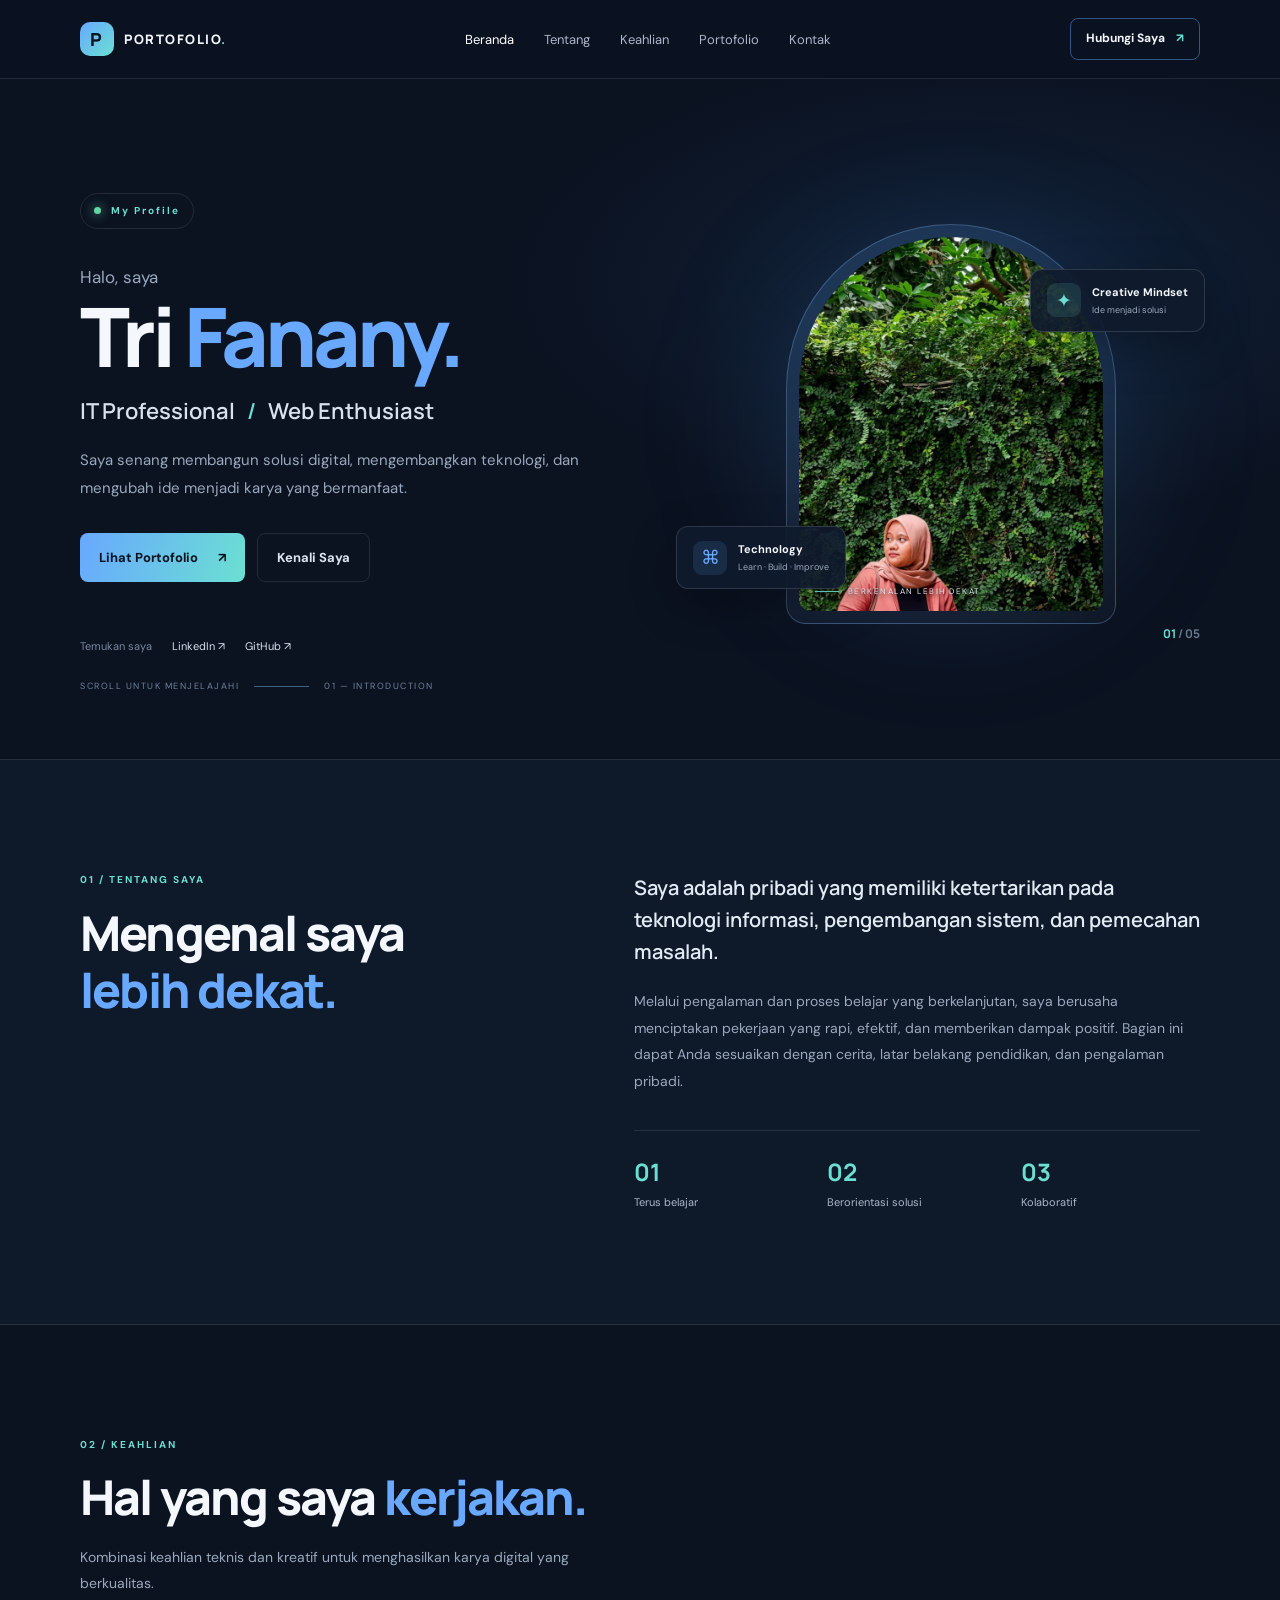
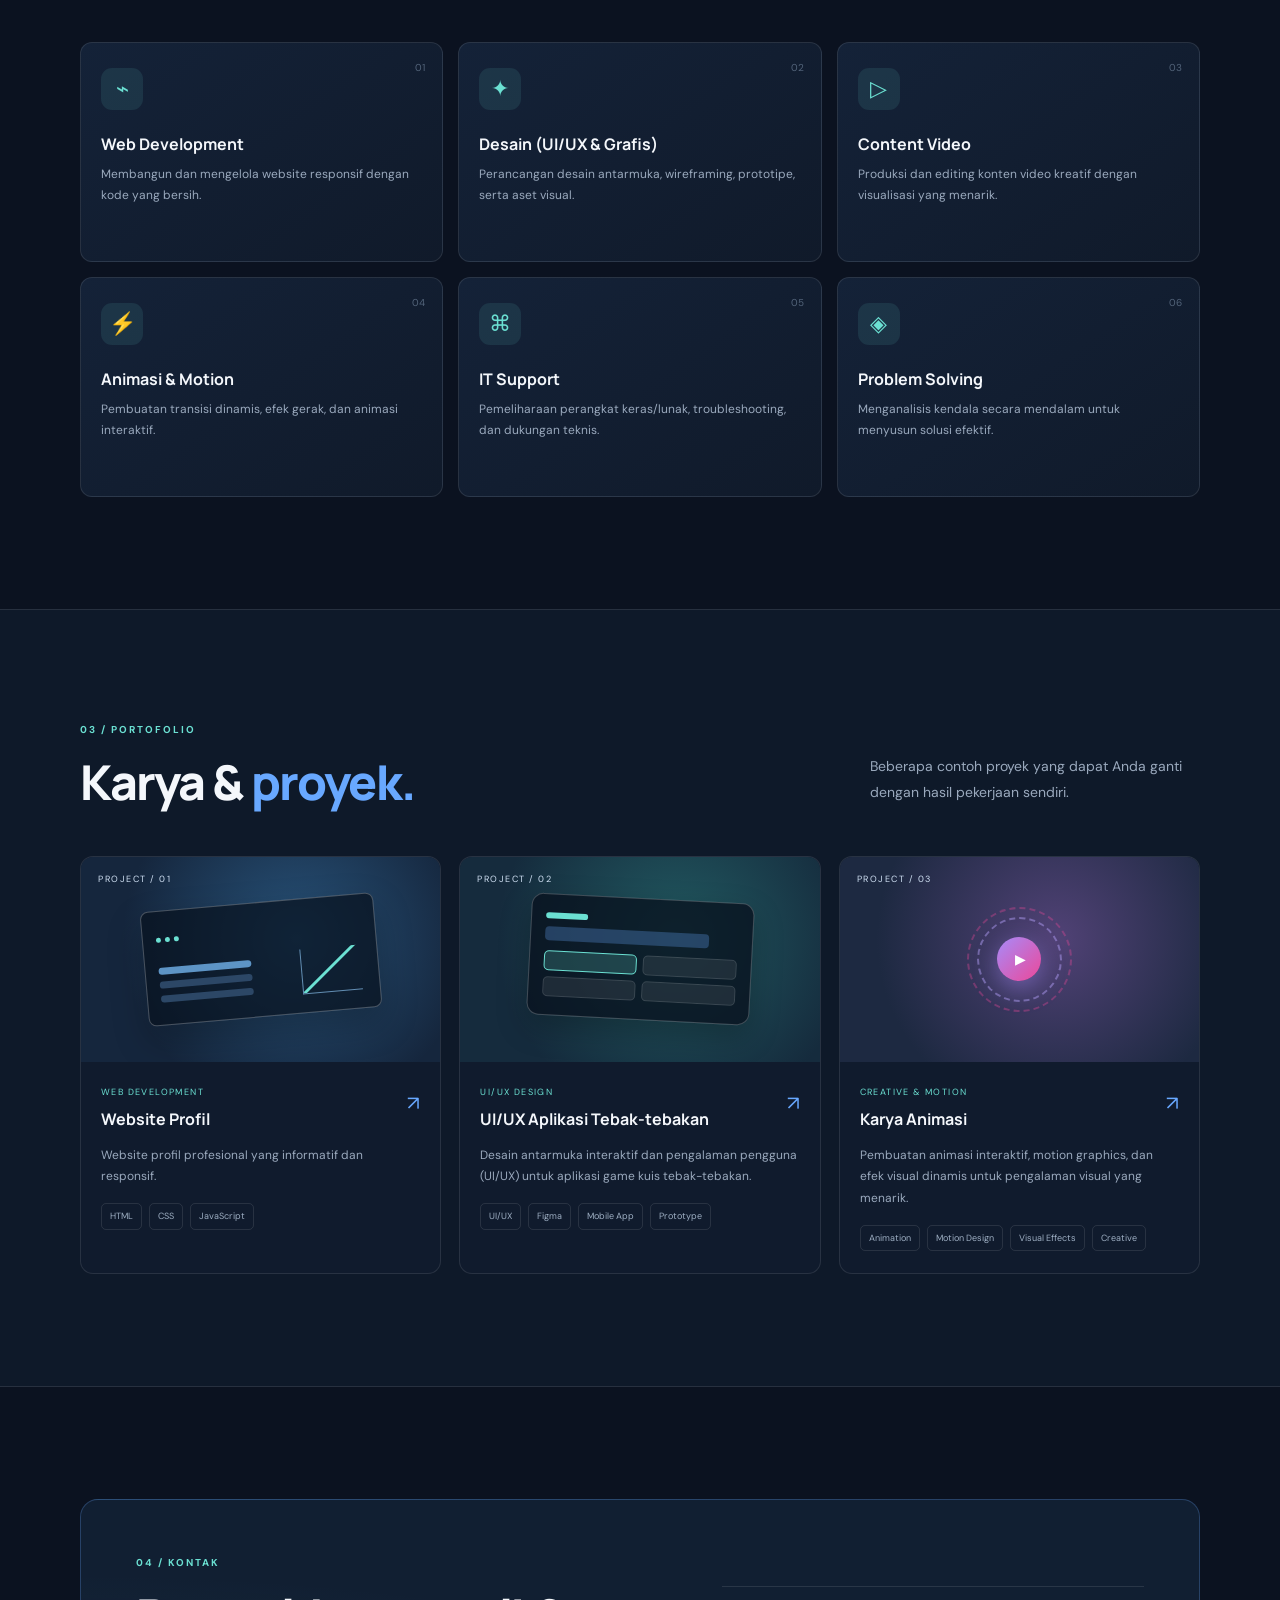
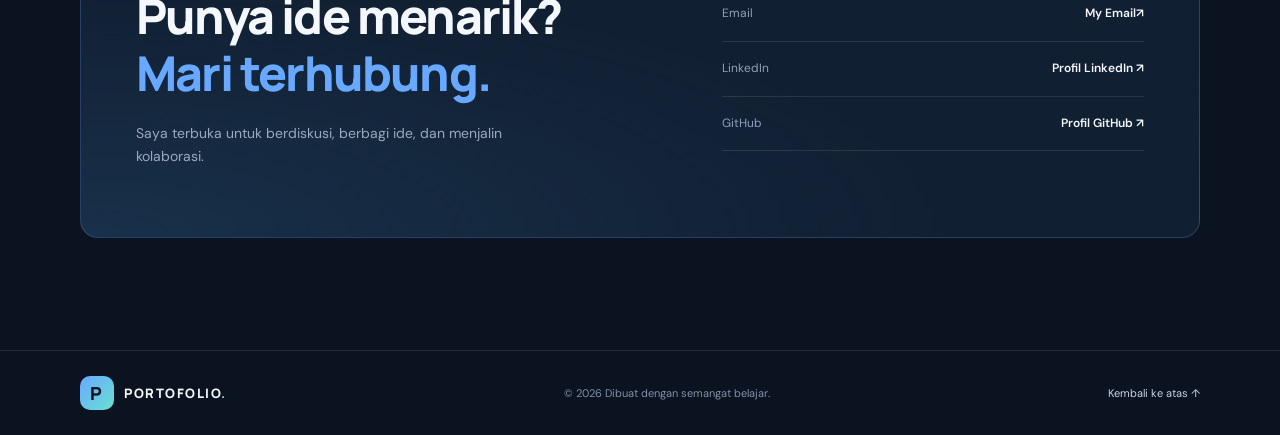
==== index.html @ cc755f1c "Add files via upload" ====
<!DOCTYPE html>
<html lang="id">

<head>
  <meta charset="UTF-8">
  <meta name="viewport" content="width=device-width, initial-scale=1.0">
  <meta name="description" content="Website pribadi dan portofolio profesional.">
  <meta name="theme-color" content="#0b1220">
  <title>Tri Fanany — Personal Portfolio</title>
  <link rel="preconnect" href="https://fonts.googleapis.com">
  <link rel="preconnect" href="https://fonts.gstatic.com" crossorigin>
  <link
    href="https://fonts.googleapis.com/css2?family=DM+Sans:wght@400;500;600;700&family=Manrope:wght@400;500;600;700;800&display=swap"
    rel="stylesheet">
  <link rel="stylesheet" href="css/style.css">
</head>

<body>
  <header class="site-header">
    <nav class="nav container" aria-label="Navigasi utama">
      <a class="brand" href="#home"><span class="brand-mark">P</span><span>PORTOFOLIO<span
            class="brand-dot">.</span></span></a>
      <button class="menu-toggle" aria-label="Buka menu"
        aria-expanded="false"><span></span><span></span><span></span></button>
      <ul class="nav-links">
        <li><a class="nav-link active" href="#home">Beranda</a></li>
        <li><a class="nav-link" href="#about">Tentang</a></li>
        <li><a class="nav-link" href="#skills">Keahlian</a></li>
        <li><a class="nav-link" href="#projects">Portofolio</a></li>
        <li><a class="nav-link" href="#contact">Kontak</a></li>
      </ul>
      <a class="nav-cta" href="mailto:3fanany@gmail.com">Hubungi Saya <span>↗</span></a>
    </nav>
  </header>

  <main>
    <section class="hero section" id="home">
      <div class="container hero-grid">
        <div class="hero-copy reveal">
          <div class="eyebrow"><span class="status-dot"></span> My Profile</div>
          <p class="hero-kicker">Halo, saya</p>
          <h1>Tri <span>Fanany.</span></h1>
          <h2 class="hero-role">IT Professional <span class="role-divider">/</span> Web Enthusiast</h2>
          <p class="hero-description">Saya senang membangun solusi digital, mengembangkan teknologi, dan mengubah ide
            menjadi karya yang bermanfaat.</p>
          <div class="hero-actions">
            <a class="button button-primary" href="#projects">Lihat Portofolio <span>↗</span></a>
            <a class="button button-secondary" href="#about">Kenali Saya</a>
          </div>
          <div class="hero-social">
            <span>Temukan saya</span>
            <a href="https://www.linkedin.com/in/tri-fanany-5a363a43a/" target="_blank" rel="noreferrer">LinkedIn ↗</a>
            <a href="https://github.com/tfanany" target="_blank" rel="noreferrer">GitHub ↗</a>
          </div>
        </div>
        <div class="hero-visual reveal">
          <div class="visual-glow"></div>
          <div class="portrait-frame">
            <img class="profile-photo" src="potoku.jpg" alt="Foto Profil">
            <div class="portrait-caption"><span class="caption-line"></span><span>BERKENALAN LEBIH DEKAT</span></div>
          </div>
          <div class="floating-card card-top"><span class="float-icon">✦</span>
            <div><strong>Creative Mindset</strong><small>Ide menjadi solusi</small></div>
          </div>
          <div class="floating-card card-bottom"><span class="float-icon blue">⌘</span>
            <div><strong>Technology</strong><small>Learn · Build · Improve</small></div>
          </div>
          <div class="hero-index">01 <span>/ 05</span></div>
        </div>
      </div>
      <div class="container hero-bottom"><span>SCROLL UNTUK MENJELAJAHI</span><span class="scroll-line"></span><span>01
          — INTRODUCTION</span></div>
    </section>

    <section class="section about-section" id="about">
      <div class="container section-grid">
        <div class="section-heading reveal">
          <p class="section-label">01 / TENTANG SAYA</p>
          <h2>Mengenal saya<br><span>lebih dekat.</span></h2>
        </div>
        <div class="about-content reveal">
          <p class="about-lead">Saya adalah pribadi yang memiliki ketertarikan pada teknologi informasi, pengembangan
            sistem, dan pemecahan masalah.</p>
          <p class="muted">Melalui pengalaman dan proses belajar yang berkelanjutan, saya berusaha menciptakan pekerjaan
            yang rapi, efektif, dan memberikan dampak positif. Bagian ini dapat Anda sesuaikan dengan cerita, latar
            belakang pendidikan, dan pengalaman pribadi.</p>
          <div class="about-facts">
            <div><strong>01</strong><span>Terus belajar</span></div>
            <div><strong>02</strong><span>Berorientasi solusi</span></div>
            <div><strong>03</strong><span>Kolaboratif</span></div>
          </div>
        </div>
      </div>
    </section>

    <section class="section skills-section" id="skills">
      <div class="container">
        <div class="section-heading reveal">
          <p class="section-label">02 / KEAHLIAN</p>
          <h2>Hal yang saya <span>kerjakan.</span></h2>
          <p class="muted heading-description">Kombinasi keahlian teknis dan kreatif untuk menghasilkan karya digital
            yang berkualitas.</p>
        </div>
        <div class="skills-grid">
          <article class="skill-card reveal">
            <div class="skill-icon">⌁</div>
            <h3>Web Development</h3>
            <p>Membangun dan mengelola website responsif dengan kode yang bersih.</p><span
              class="skill-number">01</span>
          </article>
          <article class="skill-card reveal">
            <div class="skill-icon">✦</div>
            <h3>Desain (UI/UX & Grafis)</h3>
            <p>Perancangan desain antarmuka, wireframing, prototipe, serta aset visual.</p><span
              class="skill-number">02</span>
          </article>
          <article class="skill-card reveal">
            <div class="skill-icon">▷</div>
            <h3>Content Video</h3>
            <p>Produksi dan editing konten video kreatif dengan visualisasi yang menarik.</p><span
              class="skill-number">03</span>
          </article>
          <article class="skill-card reveal">
            <div class="skill-icon">⚡</div>
            <h3>Animasi & Motion</h3>
            <p>Pembuatan transisi dinamis, efek gerak, dan animasi interaktif.</p><span class="skill-number">04</span>
          </article>
          <article class="skill-card reveal">
            <div class="skill-icon">⌘</div>
            <h3>IT Support</h3>
            <p>Pemeliharaan perangkat keras/lunak, troubleshooting, dan dukungan teknis.</p><span
              class="skill-number">05</span>
          </article>
          <article class="skill-card reveal">
            <div class="skill-icon">◈</div>
            <h3>Problem Solving</h3>
            <p>Menganalisis kendala secara mendalam untuk menyusun solusi efektif.</p><span
              class="skill-number">06</span>
          </article>
        </div>
      </div>
    </section>

    <section class="section projects-section" id="projects">
      <div class="container">
        <div class="projects-heading reveal">
          <div class="section-heading">
            <p class="section-label">03 / PORTOFOLIO</p>
            <h2>Karya & <span>proyek.</span></h2>
          </div>
          <p class="muted projects-intro">Beberapa contoh proyek yang dapat Anda ganti dengan hasil pekerjaan sendiri.
          </p>
        </div>
        <div class="project-grid">
          <a class="project-card reveal" href="https://github.com/tfanany/portofolio_tfany" target="_blank"
            rel="noopener noreferrer">
            <div class="project-art art-one"><span>PROJECT / 01</span>
              <div class="mock-window"><i></i><i></i><i></i>
                <div class="mock-lines"></div>
                <div class="mock-chart"></div>
              </div>
            </div>
            <div class="project-info">
              <div>
                <p class="project-type">WEB DEVELOPMENT</p>
                <h3>Website Profil</h3>
              </div><span class="project-arrow">↗</span>
              <p class="project-desc">Website profil profesional yang informatif dan responsif.</p>
              <div class="tags"><span>HTML</span><span>CSS</span><span>JavaScript</span></div>
            </div>
          </a>
          <article class="project-card reveal">
            <div class="project-art art-two"><span>PROJECT / 02</span>
              <div class="app-mock">
                <div class="app-mock-badge"></div>
                <div class="app-mock-question"></div>
                <div class="app-mock-options"><span></span><span></span><span></span><span></span></div>
              </div>
            </div>
            <div class="project-info">
              <div>
                <p class="project-type">UI/UX DESIGN</p>
                <h3>UI/UX Aplikasi Tebak-tebakan</h3>
              </div><span class="project-arrow">↗</span>
              <p class="project-desc">Desain antarmuka interaktif dan pengalaman pengguna (UI/UX) untuk aplikasi game
                kuis tebak-tebakan.</p>
              <div class="tags"><span>UI/UX</span><span>Figma</span><span>Mobile App</span><span>Prototype</span></div>
            </div>
          </article>
          <a class="project-card reveal" href="https://www.youtube.com/@animationprop" target="_blank"
            rel="noopener noreferrer">
            <div class="project-art art-three"><span>PROJECT / 03</span>
              <div class="anim-art">
                <div class="anim-ring"></div>
                <div class="anim-ring ring-two"></div>
                <div class="anim-play">▶</div>
              </div>
            </div>
            <div class="project-info">
              <div>
                <p class="project-type">CREATIVE & MOTION</p>
                <h3>Karya Animasi</h3>
              </div><span class="project-arrow">↗</span>
              <p class="project-desc">Pembuatan animasi interaktif, motion graphics, dan efek visual dinamis untuk
                pengalaman visual yang menarik.</p>
              <div class="tags"><span>Animation</span><span>Motion Design</span><span>Visual
                  Effects</span><span>Creative</span></div>
            </div>
          </a>
        </div>
      </div>
    </section>

    <section class="section contact-section" id="contact">
      <div class="container contact-panel reveal">
        <div>
          <p class="section-label">04 / KONTAK</p>
          <h2>Punya ide menarik?<br><span>Mari terhubung.</span></h2>
          <p class="contact-copy">Saya terbuka untuk berdiskusi, berbagi ide, dan menjalin kolaborasi.</p>
        </div>
        <div class="contact-links"><a href="mailto:3fanany@gmail.com"><span>Email</span><strong>My Email↗</strong></a><a
            href="https://www.linkedin.com/in/tri-fanany-5a363a43a/" target="_blank"
            rel="noreferrer"><span>LinkedIn</span><strong>Profil LinkedIn ↗</strong></a><a
            href="https://github.com/tfanany" target="_blank" rel="noreferrer"><span>GitHub</span><strong>Profil GitHub
              ↗</strong></a></div>
      </div>
    </section>
  </main>

  <footer class="footer">
    <div class="container footer-inner"><a class="brand" href="#home"><span
          class="brand-mark">P</span><span>PORTOFOLIO<span class="brand-dot">.</span></span></a>
      <p>© <span id="year"></span> Dibuat dengan semangat belajar.</p><a href="#home" class="back-top">Kembali ke atas
        ↑</a>
    </div>
  </footer>
  <script src="js/script.js"></script>
</body>

</html>
---- css/style.css ----
:root {
  --bg: #0b1220; --surface: #101b2d; --surface-2: #142238; --text: #f4f7fb;
  --muted: #9aa9bd; --blue: #68a8ff; --cyan: #6be0d2; --line: rgba(255,255,255,.10);
  --font: "DM Sans", sans-serif; --heading: "Manrope", sans-serif;
}
* { box-sizing: border-box; }
html { scroll-behavior: smooth; scroll-padding-top: 90px; }
body { margin: 0; background: var(--bg); color: var(--text); font-family: var(--font); line-height: 1.65; }
a { color: inherit; text-decoration: none; }
.container { width: min(1120px, calc(100% - 48px)); margin: 0 auto; }
.site-header { position: sticky; top: 0; z-index: 20; background: rgba(11,18,32,.88); backdrop-filter: blur(18px); border-bottom: 1px solid var(--line); }
.nav { min-height: 78px; display: flex; align-items: center; justify-content: space-between; gap: 28px; }
.brand { display: inline-flex; align-items: center; gap: 10px; font: 800 13px var(--heading); letter-spacing: 1.5px; white-space: nowrap; }
.brand-mark { display: grid; place-items: center; width: 34px; height: 34px; border-radius: 10px; background: linear-gradient(135deg,var(--blue),var(--cyan)); color: #081322; font-size: 18px; }
.brand-dot { color: var(--cyan); }
.nav-links { display: flex; align-items: center; gap: 30px; list-style: none; padding: 0; margin: 0; }
.nav-link { color: #aab7c9; font-size: 13px; transition: color .2s; }
.nav-link:hover, .nav-link.active { color: white; }
.nav-cta { border: 1px solid rgba(104,168,255,.45); padding: 10px 15px; border-radius: 8px; font-size: 12px; font-weight: 700; }
.nav-cta span { color: var(--cyan); margin-left: 8px; }
.menu-toggle { display: none; background: none; border: 0; padding: 8px; }
.menu-toggle span { display: block; width: 23px; height: 2px; background: white; margin: 5px; }
.section { padding: 112px 0; }
.hero { min-height: 680px; padding: 90px 0 30px; overflow: hidden; background: radial-gradient(ellipse at 78% 30%,rgba(40,103,165,.18),transparent 35%), var(--bg); }
.hero-grid { display: grid; grid-template-columns: 1.05fr .95fr; align-items: center; gap: 70px; min-height: 510px; }
.eyebrow, .section-label { color: var(--cyan); font-size: 10px; font-weight: 700; letter-spacing: 2px; }
.eyebrow { display: inline-flex; align-items: center; gap: 10px; border: 1px solid var(--line); border-radius: 30px; padding: 9px 13px; }
.status-dot { width: 7px; height: 7px; border-radius: 50%; background: #63d6a4; box-shadow: 0 0 12px #63d6a4; }
.hero-kicker { margin: 34px 0 0; color: var(--muted); font-size: 17px; }
h1, h2, h3, p { margin-top: 0; }
h1 { margin: 0; font: 800 clamp(52px,7vw,82px)/1.12 var(--heading); letter-spacing: -4px; }
h1 span, .section-heading h2 span, .contact-panel h2 span { color: var(--blue); }
.hero-role { margin: 13px 0 20px; font: 600 clamp(17px,2vw,22px) var(--heading); color: #d8e2ef; }
.role-divider { color: var(--cyan); padding: 0 8px; }
.hero-description { max-width: 500px; color: var(--muted); font-size: 15px; line-height: 1.9; }
.hero-actions { display: flex; flex-wrap: wrap; gap: 12px; margin-top: 30px; }
.button { display: inline-flex; align-items: center; justify-content: center; gap: 20px; padding: 13px 19px; border-radius: 8px; font-size: 13px; font-weight: 700; transition: transform .2s, background .2s; }
.button:hover { transform: translateY(-3px); }
.button-primary { color: #071321; background: linear-gradient(110deg,var(--blue),var(--cyan)); }
.button-secondary { border: 1px solid var(--line); color: #dbe5f2; }
.hero-social { display: flex; align-items: center; gap: 20px; margin-top: 55px; color: #78899f; font-size: 11px; }
.hero-social a { color: #d6e1ef; }
.hero-visual { min-height: 460px; position: relative; display: grid; place-items: center; }
.visual-glow { position: absolute; width: 360px; height: 360px; border-radius: 50%; background: rgba(62,140,215,.16); filter: blur(65px); }
.portrait-frame { position: relative; z-index: 1; width: min(330px,82%); height: 400px; padding: 12px; border: 1px solid rgba(133,185,245,.3); border-radius: 170px 170px 20px 20px; background: linear-gradient(145deg,rgba(104,168,255,.16),rgba(255,255,255,.02)); overflow: hidden; }
.profile-photo { width: 100%; height: 100%; object-fit: cover; border-radius: 160px 160px 13px 13px; display: block; }
.portrait-placeholder { height: 100%; border-radius: 160px 160px 13px 13px; display: flex; flex-direction: column; align-items: center; justify-content: center; gap: 10px; background: radial-gradient(circle at 50% 30%,#253e5b,#142238 65%); color: #c6d6e8; }
.avatar-icon { display: grid; place-items: center; width: 100px; height: 100px; border-radius: 50%; background: rgba(104,168,255,.15); font-size: 43px; }
.portrait-placeholder strong { font: 700 15px var(--heading); }
.portrait-placeholder span { font-size: 11px; color: #91a6bf; }
.portrait-caption { position: absolute; bottom: 25px; left: 28px; z-index: 2; display: flex; align-items: center; gap: 9px; font-size: 8px; letter-spacing: 1.5px; color: #dbe8f7; text-shadow: 0 2px 5px rgba(0,0,0,.8); }
.caption-line { width: 24px; height: 1px; background: var(--cyan); }
.floating-card { position: absolute; z-index: 2; display: flex; align-items: center; gap: 11px; padding: 13px 16px; border: 1px solid rgba(255,255,255,.13); border-radius: 12px; background: rgba(16,27,45,.92); box-shadow: 0 15px 45px rgba(0,0,0,.25); }
.card-top { top: 75px; right: -5px; }.card-bottom { bottom: 65px; left: -25px; }
.float-icon { display: grid; place-items: center; width: 34px; height: 34px; border-radius: 9px; color: var(--cyan); background: rgba(107,224,210,.12); font-size: 19px; }.float-icon.blue { color: var(--blue); background: rgba(104,168,255,.13); }
.floating-card strong, .floating-card small { display: block; }.floating-card strong { font-size: 11px; }.floating-card small { color: var(--muted); font-size: 9px; margin-top: 2px; }
.hero-index { position: absolute; right: 0; bottom: 12px; font: 700 12px var(--heading); color: var(--cyan); }.hero-index span { color: #667990; }
.hero-bottom { display: flex; align-items: center; gap: 15px; color: #6f829b; font-size: 9px; letter-spacing: 1.5px; }.scroll-line { width: 55px; height: 1px; background: #42627f; }
.about-section { background: #0e1929; border-top: 1px solid var(--line); border-bottom: 1px solid var(--line); }
.section-grid { display: grid; grid-template-columns: .9fr 1.1fr; gap: 90px; }
.section-heading h2, .contact-panel h2 { margin: 15px 0 0; font: 800 clamp(34px,4vw,48px)/1.2 var(--heading); letter-spacing: -1.8px; }
.about-lead { color: #e2eaf4; font: 600 20px/1.6 var(--heading); }
.muted { color: var(--muted); font-size: 14px; line-height: 1.9; }
.about-facts { display: grid; grid-template-columns: repeat(3,1fr); gap: 15px; margin-top: 36px; padding-top: 24px; border-top: 1px solid var(--line); }
.about-facts strong, .about-facts span { display: block; }.about-facts strong { color: var(--cyan); font: 700 24px var(--heading); }.about-facts span { color: #aab8c9; font-size: 11px; margin-top: 5px; }
.heading-description { max-width: 540px; margin-top: 18px; }
.skills-grid { display: grid; grid-template-columns: repeat(3,1fr); gap: 15px; margin-top: 45px; }
.skill-card { min-height: 220px; position: relative; overflow: hidden; padding: 25px 20px; border: 1px solid var(--line); border-radius: 12px; background: linear-gradient(145deg,#142238,#101a2a); transition: transform .25s,border-color .25s; }
.skill-card:hover, .project-card:hover { transform: translateY(-6px); border-color: rgba(104,168,255,.5); }
.skill-icon { display: grid; place-items: center; width: 42px; height: 42px; margin-bottom: 23px; border-radius: 11px; color: var(--cyan); background: rgba(107,224,210,.1); font-size: 22px; }
.skill-card h3, .project-info h3 { font: 700 16px var(--heading); margin-bottom: 9px; }.skill-card p { color: var(--muted); font-size: 12px; line-height: 1.8; margin: 0; }.skill-number { position: absolute; right: 17px; top: 17px; color: #53647a; font-size: 10px; }
.projects-section { background: #0e1929; border-top: 1px solid var(--line); border-bottom: 1px solid var(--line); }
.projects-heading { display: flex; justify-content: space-between; align-items: end; gap: 30px; }.projects-intro { max-width: 330px; margin-bottom: 5px; }
.project-grid { display: grid; grid-template-columns: repeat(3,1fr); gap: 18px; margin-top: 45px; }
.project-card { display: block; overflow: hidden; border: 1px solid var(--line); border-radius: 13px; background: #101b2d; transition: transform .25s,border-color .25s; }
.project-card:hover .project-arrow { transform: translate(3px,-3px); color: var(--cyan); }
.project-art { height: 205px; position: relative; display: grid; place-items: center; overflow: hidden; }.project-art > span { position: absolute; left: 17px; top: 15px; z-index: 2; font-size: 9px; letter-spacing: 1.5px; color: #d1e1f4; }
.art-one { background: radial-gradient(circle at 60% 40%,#28537a,#15263d 70%); }.art-two { background: radial-gradient(circle at 60% 40%,#225b62,#152b3d 72%); }.art-three { background: radial-gradient(circle at 60% 40%,#514276,#1d2941 72%); }
.mock-window { width: 65%; height: 115px; padding: 13px; border: 1px solid rgba(255,255,255,.25); border-radius: 8px; background: rgba(8,17,30,.72); transform: rotate(-5deg); box-shadow: 0 15px 35px rgba(0,0,0,.25); }.mock-window i { display: inline-block; width: 5px; height: 5px; margin-right: 4px; border-radius: 50%; background: var(--cyan); }.mock-lines { width: 45%; height: 7px; margin-top: 17px; border-radius: 5px; background: #5d94c5; box-shadow: 0 14px 0 #2c4766,0 28px 0 #2c4766; }.mock-chart { position: absolute; right: 17px; bottom: 18px; width: 60px; height: 45px; border-left: 1px solid #628db2; border-bottom: 1px solid #628db2; background: linear-gradient(140deg,transparent 45%,#6be0d2 46%,#6be0d2 49%,transparent 50%); }
.dashboard-art { display: flex; width: 68%; height: 120px; padding: 9px; border: 1px solid rgba(255,255,255,.22); border-radius: 8px; background: rgba(8,17,30,.72); transform: rotate(4deg); }.dash-sidebar { width: 22%; border-radius: 4px; background: #2d6871; }.dash-content { flex: 1; padding: 8px; display: grid; grid-template-columns: repeat(3,1fr); gap: 5px; }.dash-content i { height: 25px; border-radius: 3px; background: #34516a; }.dash-content b { grid-column: 1/4; height: 35px; border-radius: 3px; background: linear-gradient(90deg,#315a70,#6be0d2); }
.app-mock { display: flex; flex-direction: column; justify-content: center; width: 62%; height: 122px; padding: 12px 14px; border: 1px solid rgba(255,255,255,.22); border-radius: 12px; background: rgba(8,17,30,.78); transform: rotate(3deg); box-shadow: 0 12px 30px rgba(0,0,0,.25); }
.app-mock-badge { width: 42px; height: 6px; border-radius: 3px; background: var(--cyan); margin-bottom: 8px; }
.app-mock-question { width: 85%; height: 14px; border-radius: 4px; background: rgba(104,168,255,.28); margin-bottom: 10px; }
.app-mock-options { display: grid; grid-template-columns: 1fr 1fr; gap: 6px; }
.app-mock-options span { height: 20px; border-radius: 5px; background: rgba(255,255,255,.08); border: 1px solid rgba(255,255,255,.12); }
.app-mock-options span:first-child { background: rgba(107,224,210,.2); border-color: var(--cyan); }
.code-art { display: flex; align-items: center; gap: 15px; color: #dfe7ff; font: 700 12px var(--heading); }.code-art b { font-size: 48px; color: #b9a4ff; }.code-art span { line-height: 1.6; }
.anim-art { position: relative; width: 110px; height: 110px; display: grid; place-items: center; }
.anim-ring { position: absolute; width: 85px; height: 85px; border-radius: 50%; border: 2px dashed rgba(185,164,255,.45); animation: spinSlow 10s linear infinite; }
.anim-ring.ring-two { width: 105px; height: 105px; border-color: rgba(236,72,153,.35); animation-direction: reverse; animation-duration: 16s; }
.anim-play { width: 44px; height: 44px; border-radius: 50%; background: linear-gradient(135deg,#a78bfa,#ec4899); display: grid; place-items: center; color: #fff; font-size: 14px; padding-left: 3px; box-shadow: 0 8px 25px rgba(167,139,250,.45); }
@keyframes spinSlow { from { transform: rotate(0deg); } to { transform: rotate(360deg); } }
.project-info { position: relative; padding: 23px 20px 22px; }.project-type { color: var(--cyan); font-size: 9px; letter-spacing: 1.4px; margin-bottom: 8px; }.project-info h3 { margin: 0; }.project-arrow { position: absolute; top: 25px; right: 20px; color: var(--blue); font-size: 20px; transition: transform .2s, color .2s; }.project-desc { color: var(--muted); font-size: 12px; line-height: 1.8; margin: 15px 0; }.tags { display: flex; flex-wrap: wrap; gap: 7px; }.tags span { padding: 5px 8px; border: 1px solid var(--line); border-radius: 5px; color: #9eafc3; font-size: 9px; }
.contact-panel { display: grid; grid-template-columns: 1.1fr .9fr; gap: 70px; padding: 55px; border: 1px solid rgba(104,168,255,.25); border-radius: 18px; background: radial-gradient(ellipse at 0% 100%,rgba(51,119,169,.2),transparent 55%),#111f32; }.contact-copy { max-width: 420px; margin-top: 20px; color: var(--muted); font-size: 14px; }.contact-links { align-self: center; }.contact-links a { display: flex; justify-content: space-between; gap: 15px; padding: 17px 0; border-bottom: 1px solid var(--line); }.contact-links a:first-child { border-top: 1px solid var(--line); }.contact-links span { color: #8fa1b8; font-size: 12px; }.contact-links strong { font-size: 12px; font-weight: 600; }
.footer { border-top: 1px solid var(--line); padding: 25px 0; }.footer-inner { display: flex; justify-content: space-between; align-items: center; gap: 20px; }.footer p, .back-top { margin: 0; color: #8091a8; font-size: 11px; }.back-top { color: #c5d4e6; }
.reveal { opacity: 0; transform: translateY(22px); transition: opacity .7s ease,transform .7s ease; }.reveal.visible { opacity: 1; transform: translateY(0); }
@media (max-width: 900px) {
  .nav-links { gap: 17px; }.nav-cta { display: none; }.hero-grid { gap: 25px; }.skills-grid { grid-template-columns: repeat(2,1fr); }.section-grid { gap: 45px; }.contact-panel { gap: 35px; padding: 38px; }
}
@media (max-width: 680px) {
  .container { width: min(100% - 36px,540px); }.section { padding: 78px 0; }.nav { min-height: 68px; }.menu-toggle { display: block; order: 3; }.nav-links { display: none; position: absolute; top: 68px; left: 0; right: 0; padding: 18px 24px 24px; flex-direction: column; align-items: flex-start; gap: 18px; background: #0d1727; border-bottom: 1px solid var(--line); }.nav-links.open { display: flex; }
  .hero { padding-top: 55px; }.hero-grid { grid-template-columns: 1fr; gap: 25px; }.hero-copy { text-align: left; }.hero-social { margin-top: 35px; flex-wrap: wrap; }.hero-visual { min-height: 420px; }.portrait-frame { height: 365px; width: 285px; }.card-top { right: 0; top: 55px; }.card-bottom { left: 0; bottom: 45px; }.hero-index { right: 4px; }.hero-bottom { margin-top: 20px; font-size: 8px; }
  .section-grid, .contact-panel { grid-template-columns: 1fr; gap: 30px; }.about-facts { gap: 8px; }.about-facts span { font-size: 10px; }.skills-grid, .project-grid { grid-template-columns: 1fr; }.skill-card { min-height: 190px; }.project-art { height: 220px; }.projects-heading { display: block; }.projects-intro { margin-top: 18px; }.contact-panel { padding: 28px 22px; }.contact-links a { flex-direction: column; gap: 5px; }.footer-inner { flex-wrap: wrap; }.footer p { order: 3; width: 100%; }
}
@media (prefers-reduced-motion: reduce) { html { scroll-behavior: auto; } *, *::before, *::after { transition-duration: .01ms !important; animation-duration: .01ms !important; } }
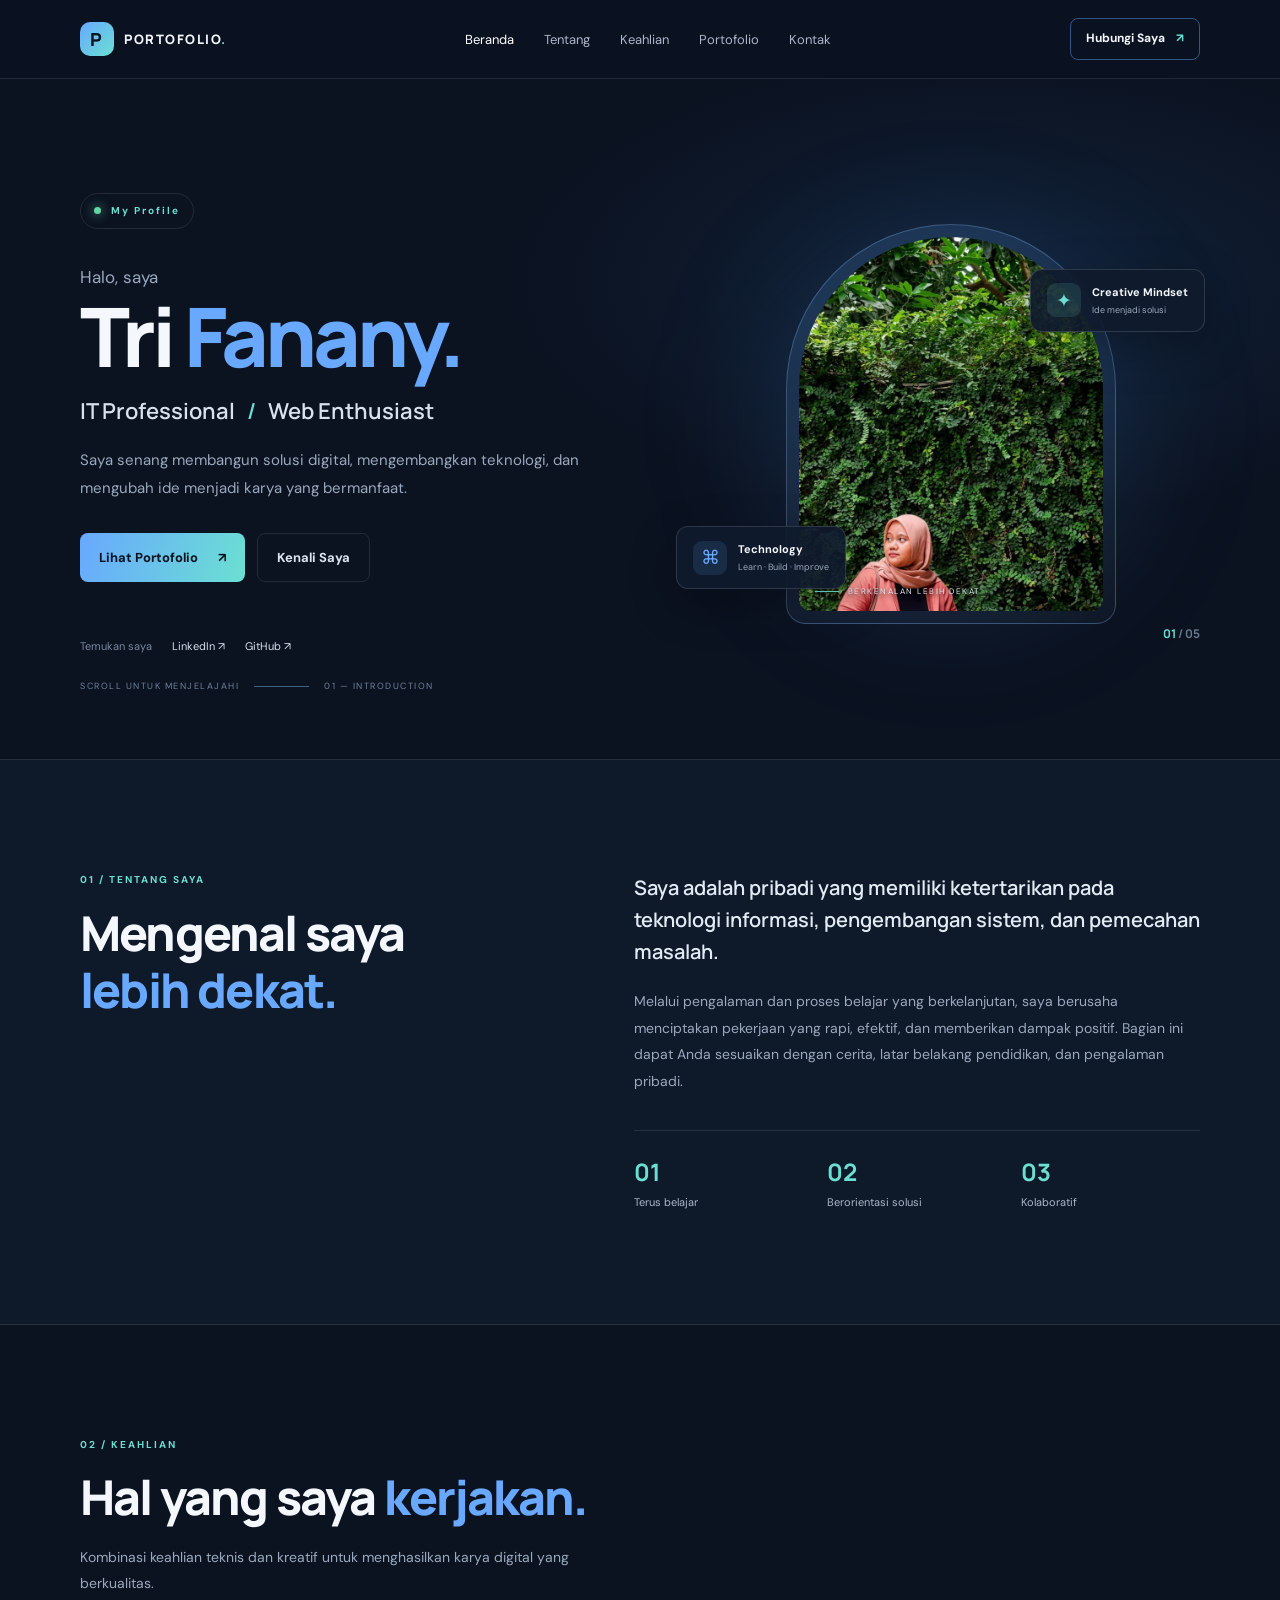
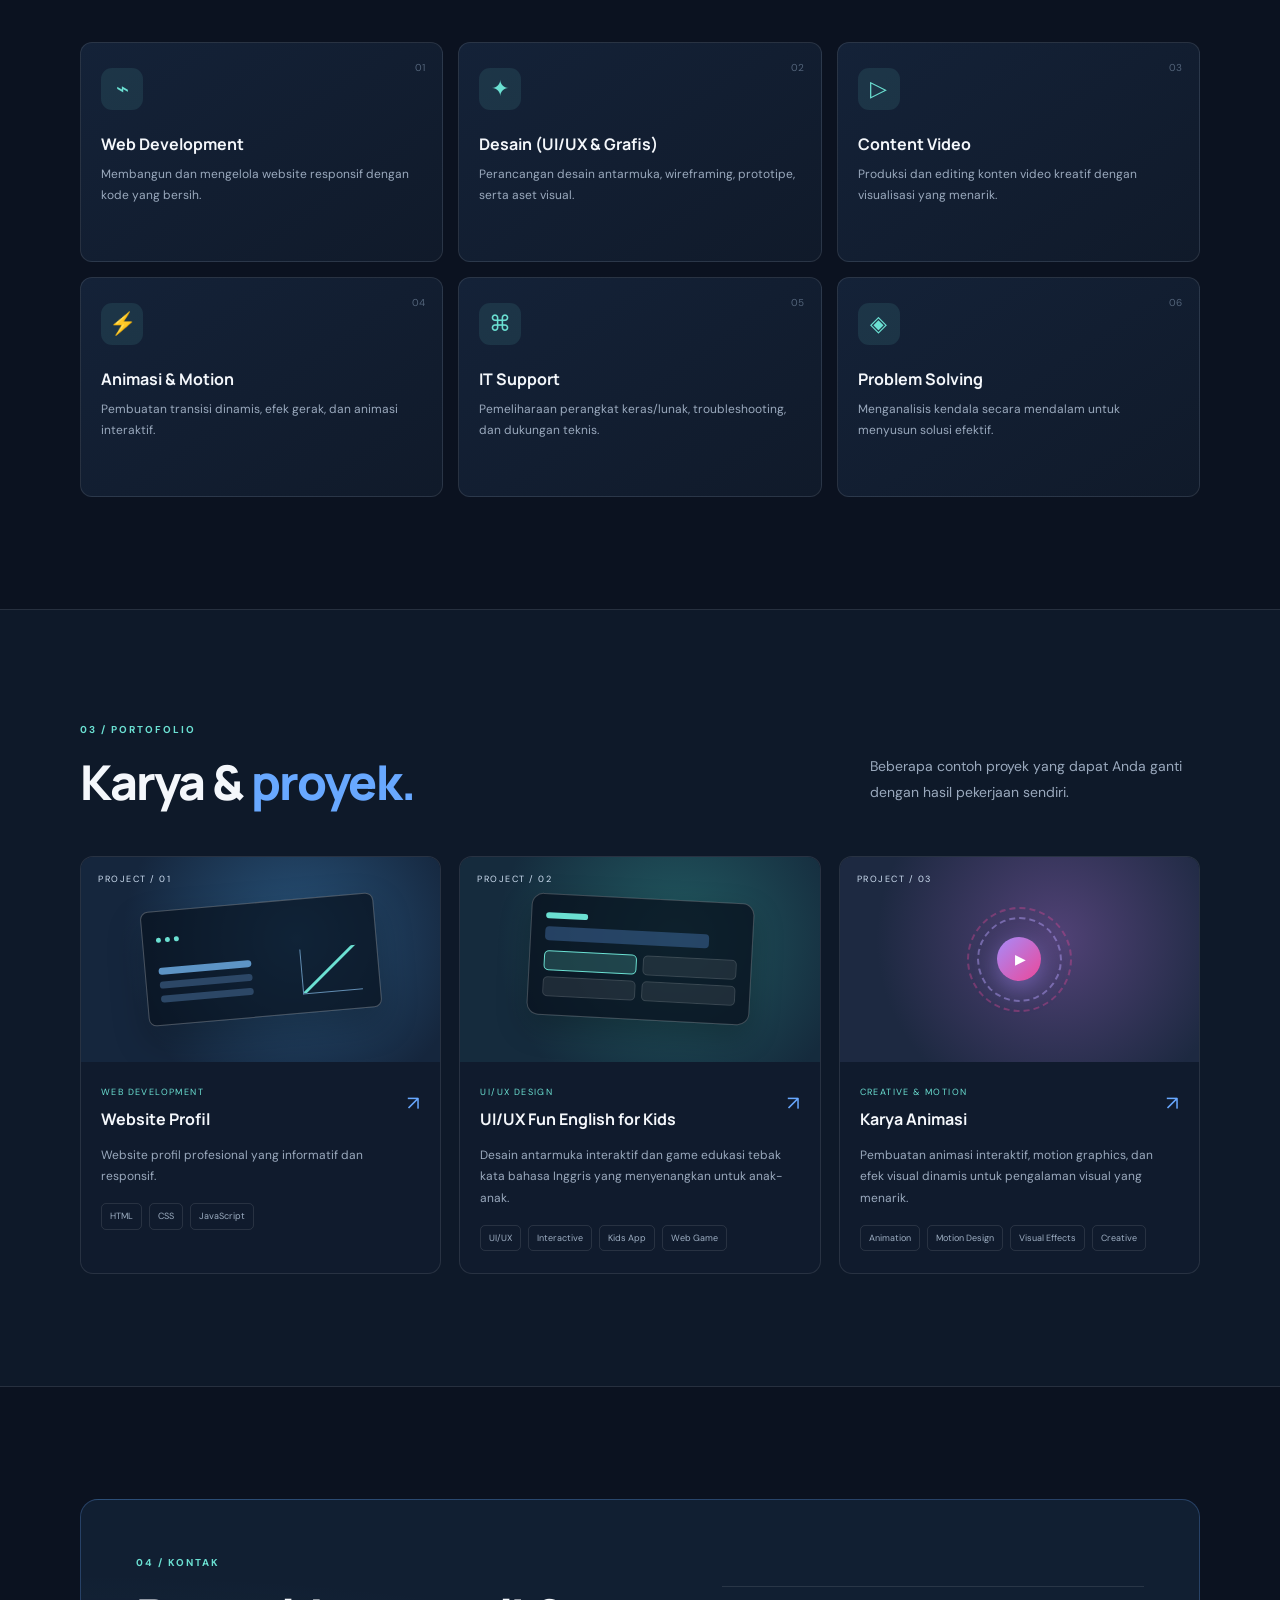
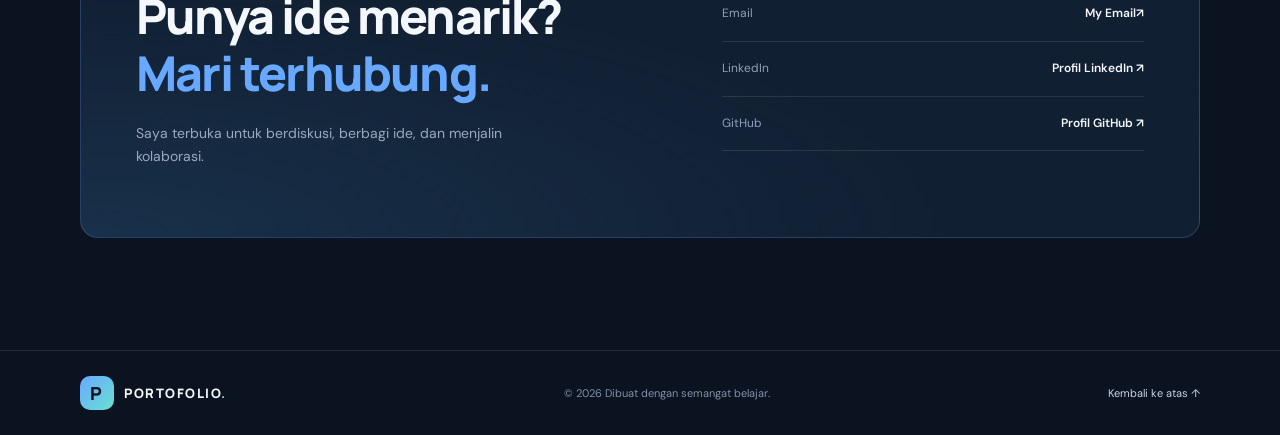
==== commit a49ce07b: "Update link UI/UX game dan file baru" ====
--- a/index.html
+++ b/index.html
@@ -169,7 +169,7 @@
               <div class="tags"><span>HTML</span><span>CSS</span><span>JavaScript</span></div>
             </div>
           </a>
-          <article class="project-card reveal">
+          <a class="project-card reveal" href="fun-english-for-kids-standalone.html" target="_blank" rel="noopener noreferrer">
             <div class="project-art art-two"><span>PROJECT / 02</span>
               <div class="app-mock">
                 <div class="app-mock-badge"></div>
@@ -180,13 +180,12 @@
             <div class="project-info">
               <div>
                 <p class="project-type">UI/UX DESIGN</p>
-                <h3>UI/UX Aplikasi Tebak-tebakan</h3>
+                <h3>UI/UX Fun English for Kids</h3>
               </div><span class="project-arrow">↗</span>
-              <p class="project-desc">Desain antarmuka interaktif dan pengalaman pengguna (UI/UX) untuk aplikasi game
-                kuis tebak-tebakan.</p>
-              <div class="tags"><span>UI/UX</span><span>Figma</span><span>Mobile App</span><span>Prototype</span></div>
-            </div>
-          </article>
+              <p class="project-desc">Desain antarmuka interaktif dan game edukasi tebak kata bahasa Inggris yang menyenangkan untuk anak-anak.</p>
+              <div class="tags"><span>UI/UX</span><span>Interactive</span><span>Kids App</span><span>Web Game</span></div>
+            </div>
+          </a>
           <a class="project-card reveal" href="https://www.youtube.com/@animationprop" target="_blank"
             rel="noopener noreferrer">
             <div class="project-art art-three"><span>PROJECT / 03</span>
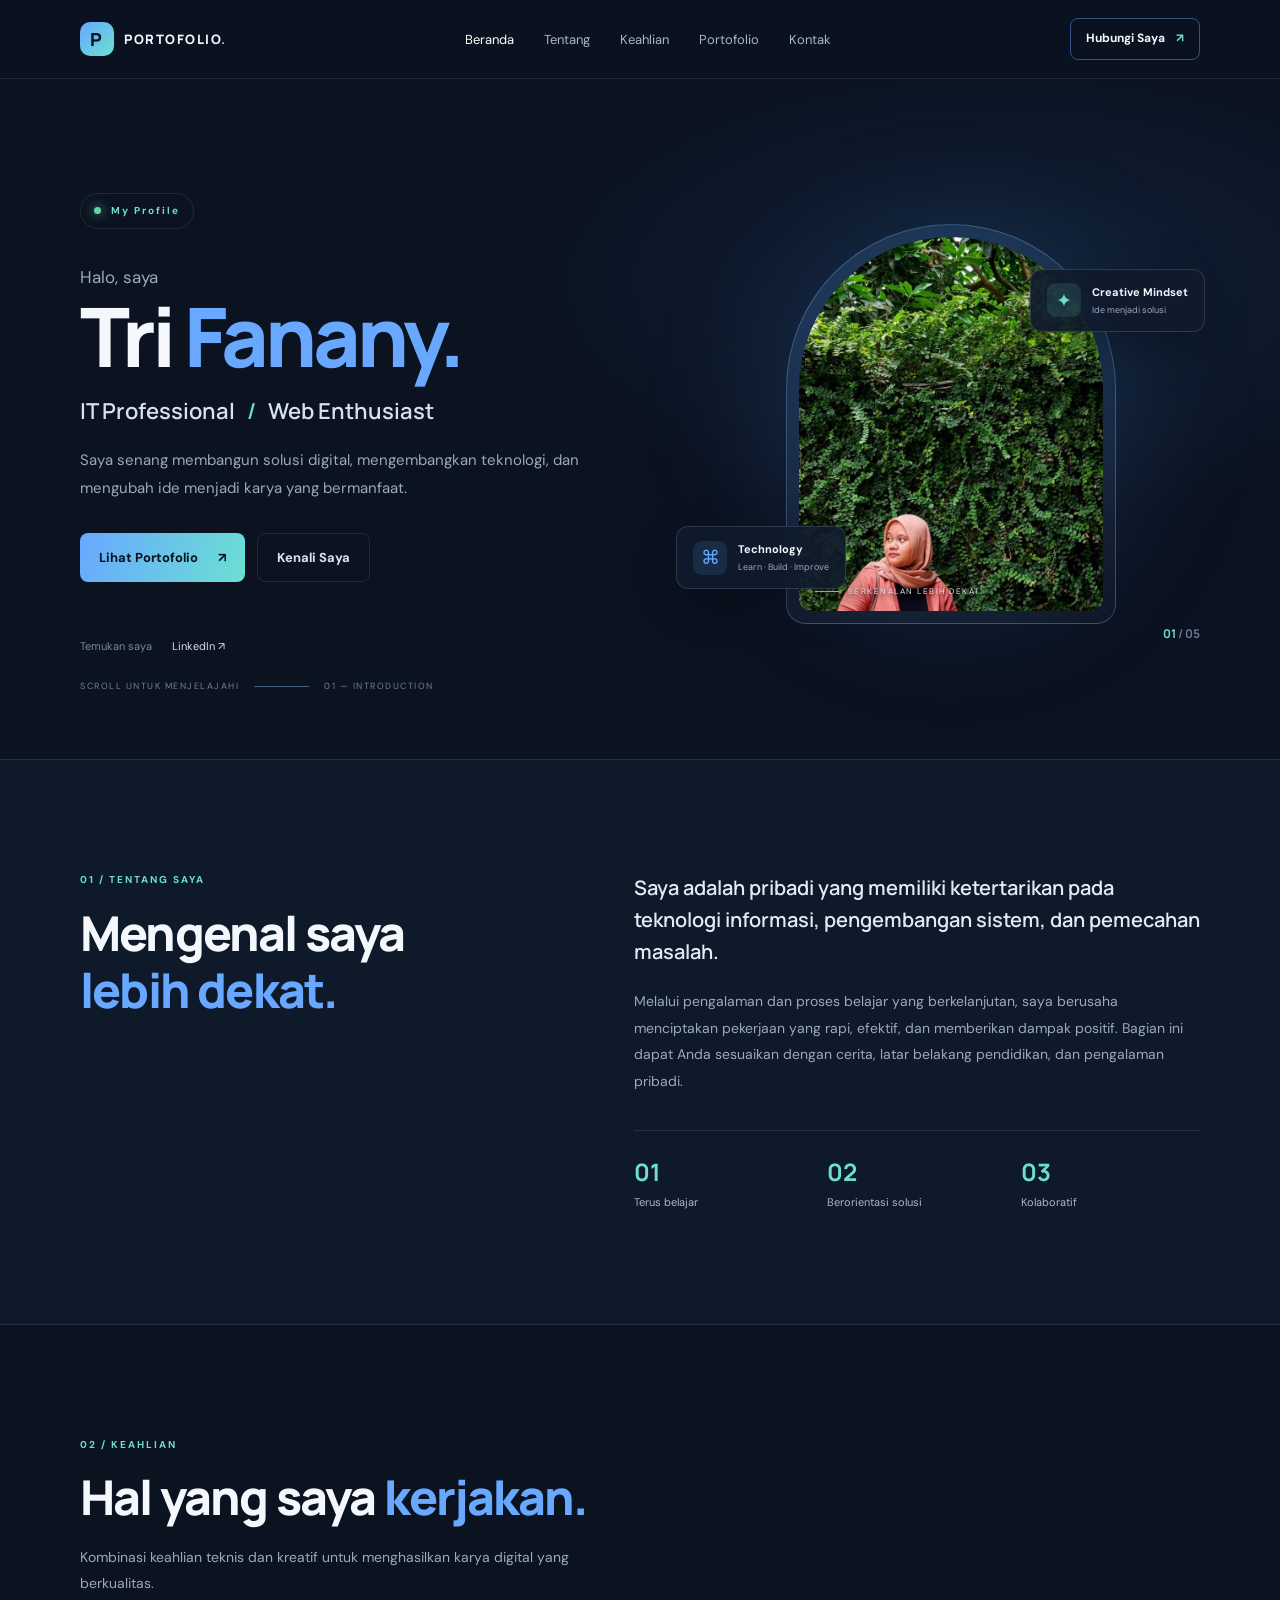
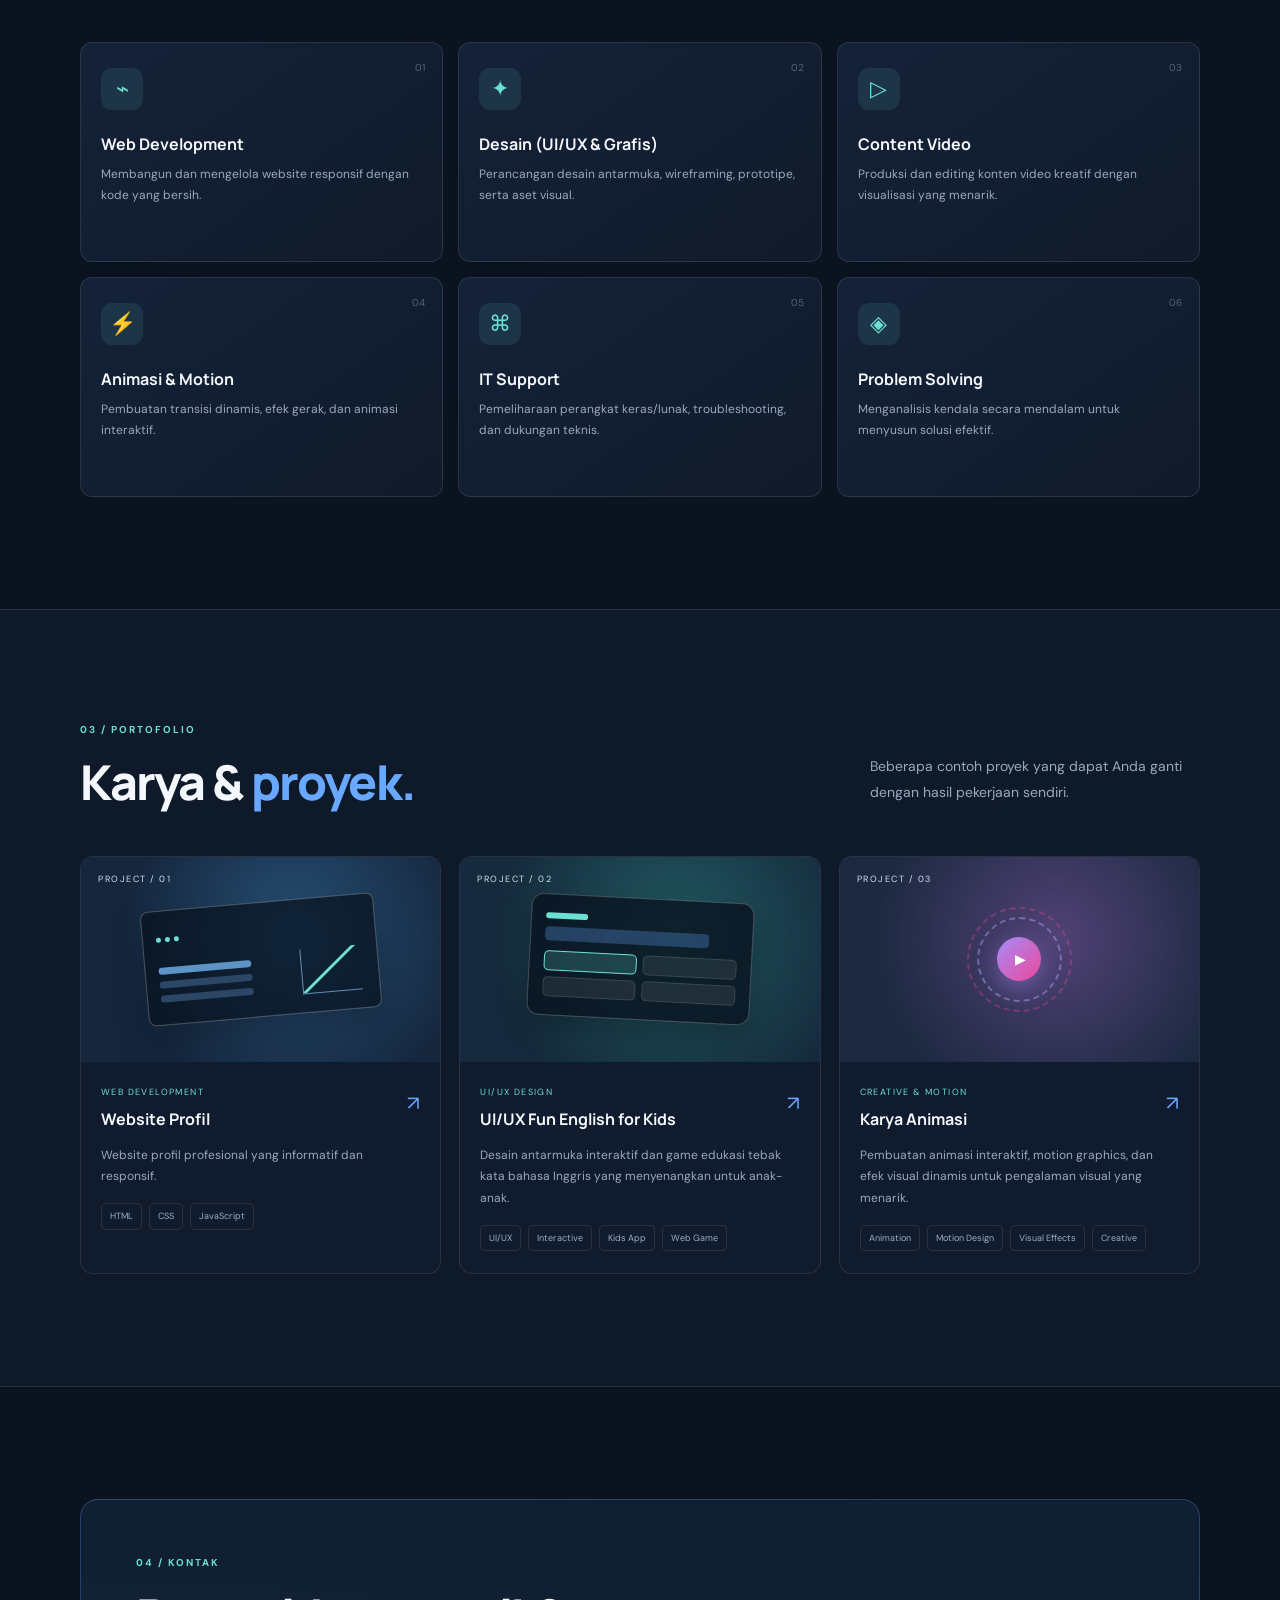
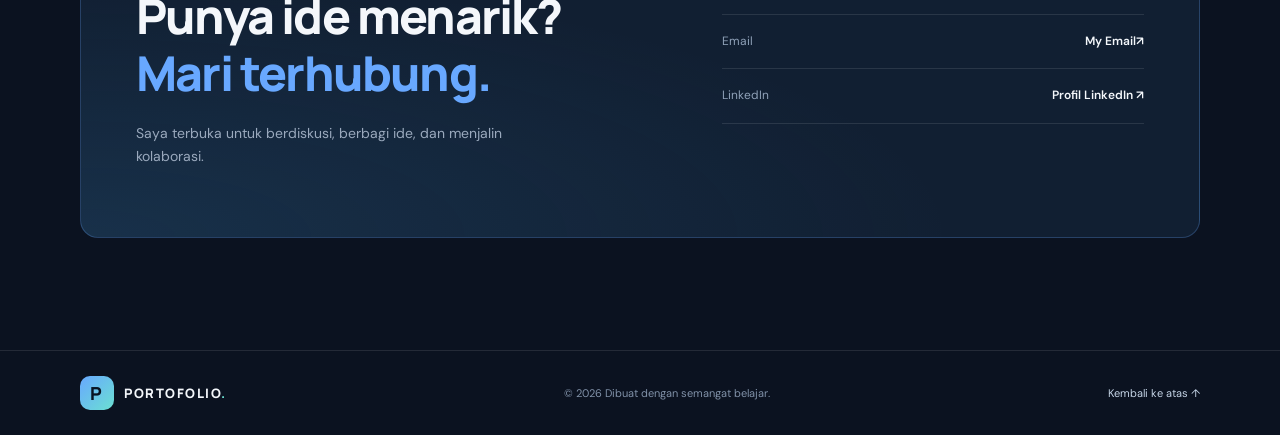
==== commit cfdc717b: "Update index.html" ====
--- a/index.html
+++ b/index.html
@@ -50,7 +50,6 @@
           <div class="hero-social">
             <span>Temukan saya</span>
             <a href="https://www.linkedin.com/in/tri-fanany-5a363a43a/" target="_blank" rel="noreferrer">LinkedIn ↗</a>
-            <a href="https://github.com/tfanany" target="_blank" rel="noreferrer">GitHub ↗</a>
           </div>
         </div>
         <div class="hero-visual reveal">
@@ -152,7 +151,7 @@
           </p>
         </div>
         <div class="project-grid">
-          <a class="project-card reveal" href="https://github.com/tfanany/portofolio_tfany" target="_blank"
+          <a class="project-card reveal" href="" target="_blank"
             rel="noopener noreferrer">
             <div class="project-art art-one"><span>PROJECT / 01</span>
               <div class="mock-window"><i></i><i></i><i></i>
@@ -219,9 +218,7 @@
         </div>
         <div class="contact-links"><a href="mailto:3fanany@gmail.com"><span>Email</span><strong>My Email↗</strong></a><a
             href="https://www.linkedin.com/in/tri-fanany-5a363a43a/" target="_blank"
-            rel="noreferrer"><span>LinkedIn</span><strong>Profil LinkedIn ↗</strong></a><a
-            href="https://github.com/tfanany" target="_blank" rel="noreferrer"><span>GitHub</span><strong>Profil GitHub
-              ↗</strong></a></div>
+            rel="noreferrer"><span>LinkedIn</span><strong>Profil LinkedIn ↗</strong></a>
       </div>
     </section>
   </main>
@@ -236,4 +233,4 @@
   <script src="js/script.js"></script>
 </body>
 
-</html>+</html>
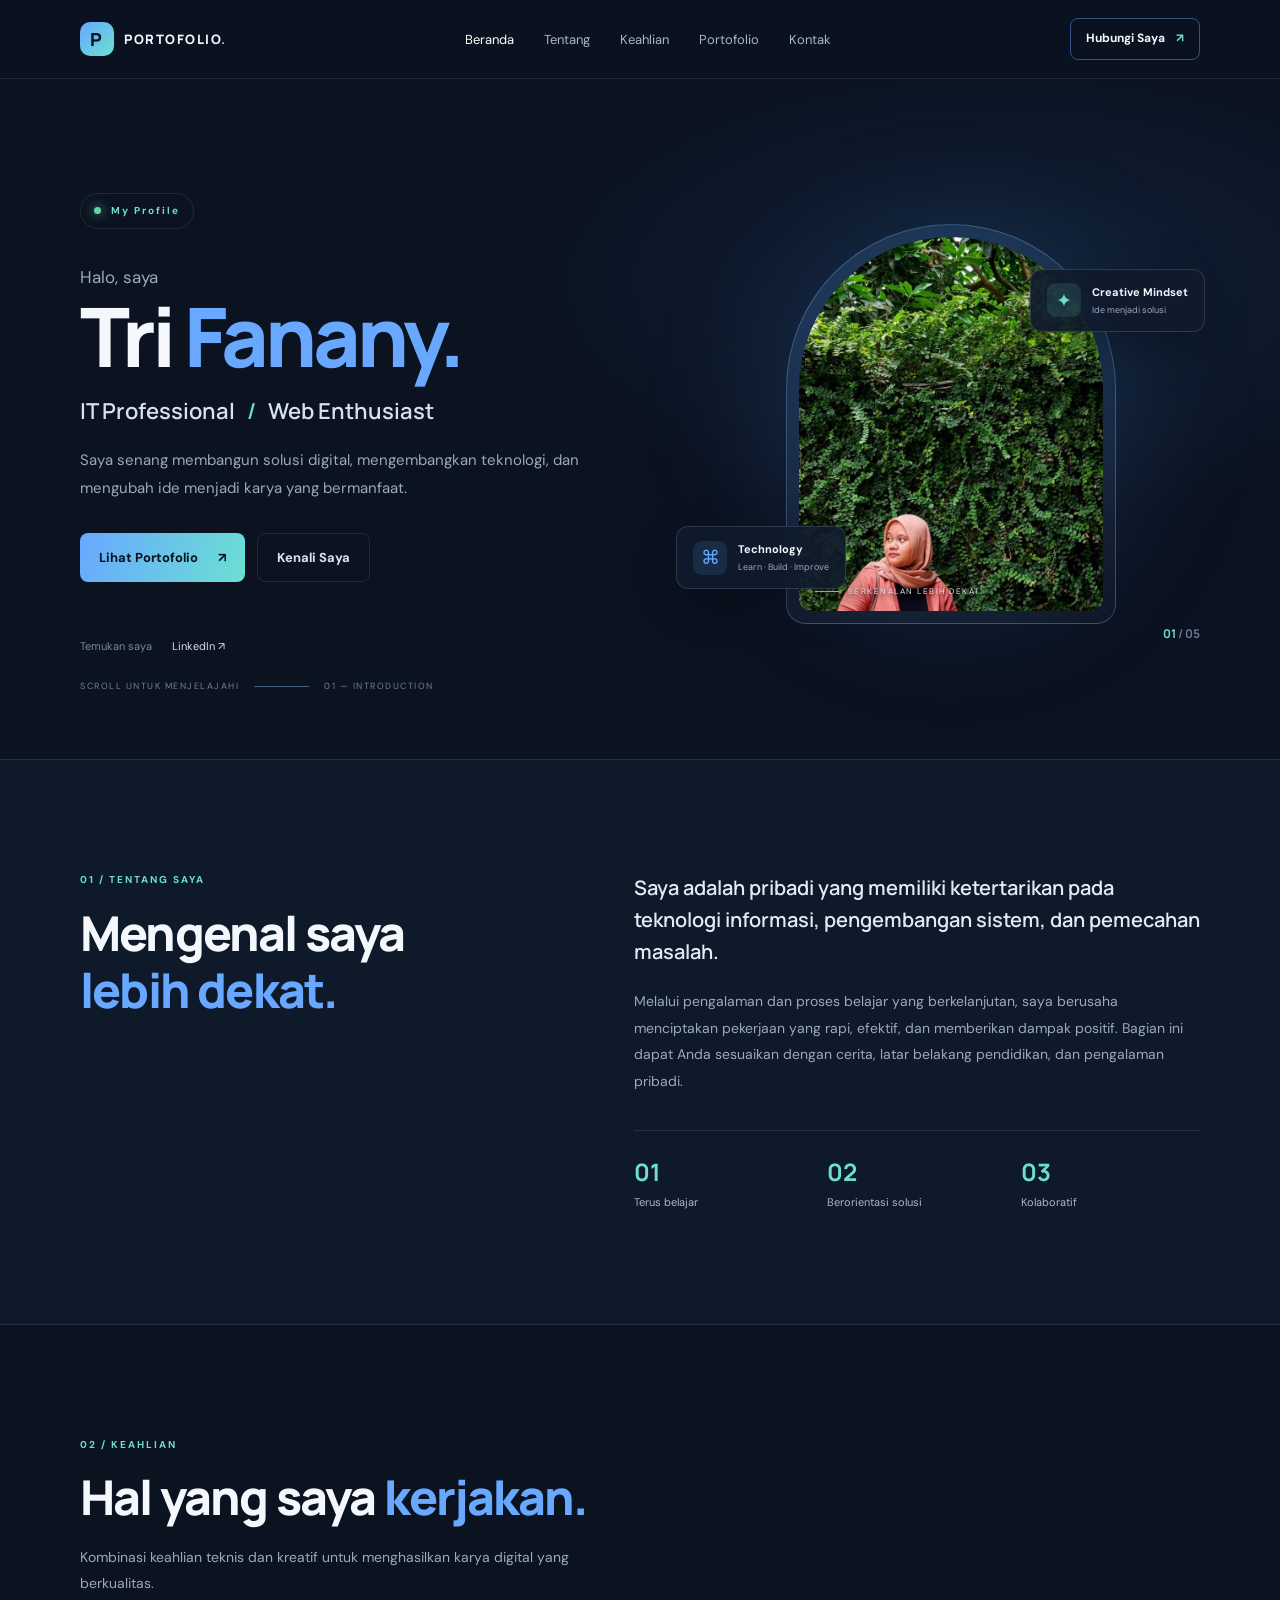
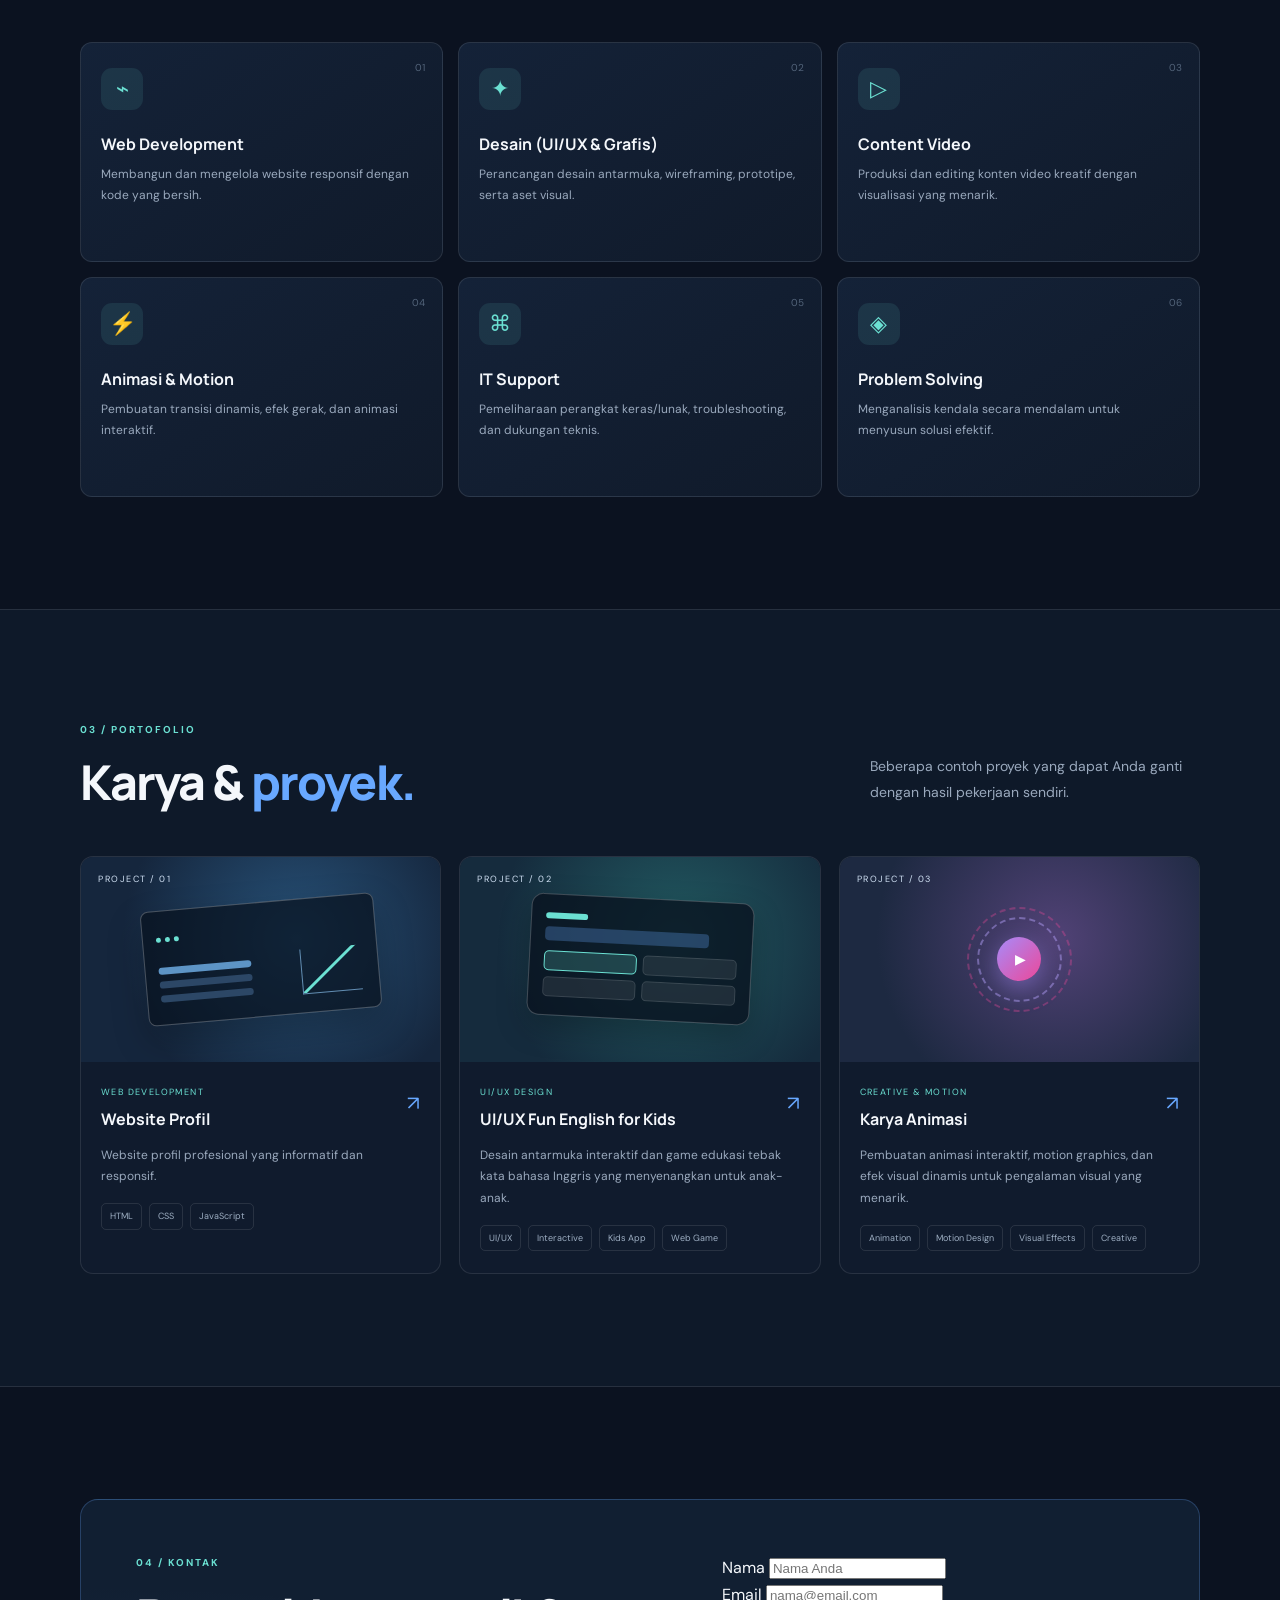
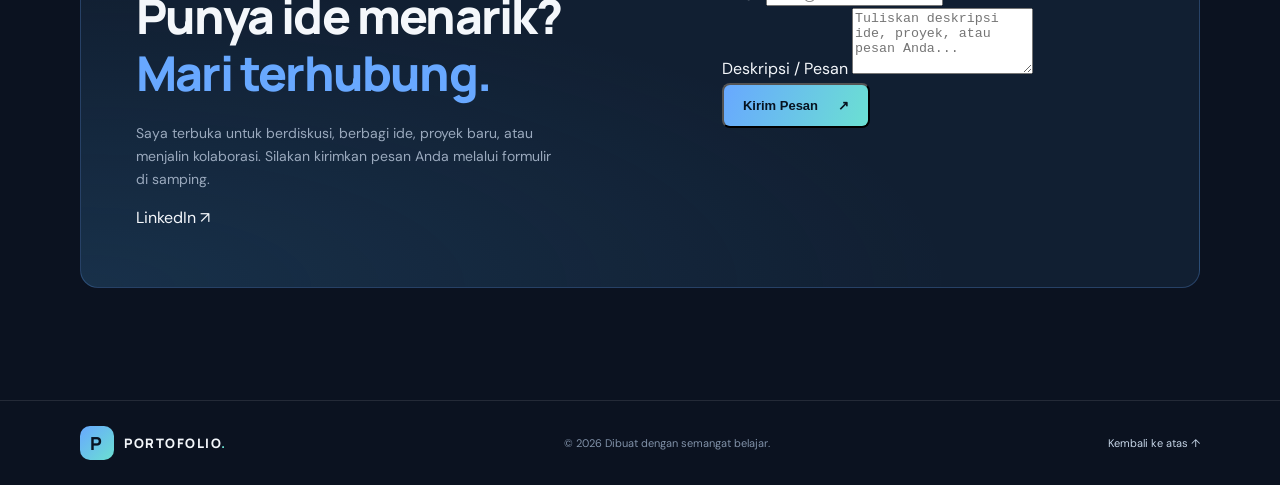
==== commit b2a02bef: "rename file aplikasi tebakan dan update fulll" ====
--- a/index.html
+++ b/index.html
@@ -29,7 +29,7 @@
         <li><a class="nav-link" href="#projects">Portofolio</a></li>
         <li><a class="nav-link" href="#contact">Kontak</a></li>
       </ul>
-      <a class="nav-cta" href="mailto:3fanany@gmail.com">Hubungi Saya <span>↗</span></a>
+      <a class="nav-cta" href="#contact">Hubungi Saya <span>↗</span></a>
     </nav>
   </header>
 
@@ -151,7 +151,7 @@
           </p>
         </div>
         <div class="project-grid">
-          <a class="project-card reveal" href="" target="_blank"
+          <a class="project-card reveal" href="https://tfanany.github.io/portofolio_tfany/" target="_blank"
             rel="noopener noreferrer">
             <div class="project-art art-one"><span>PROJECT / 01</span>
               <div class="mock-window"><i></i><i></i><i></i>
@@ -168,7 +168,8 @@
               <div class="tags"><span>HTML</span><span>CSS</span><span>JavaScript</span></div>
             </div>
           </a>
-          <a class="project-card reveal" href="fun-english-for-kids-standalone.html" target="_blank" rel="noopener noreferrer">
+          <a class="project-card reveal" href="aplikasi_tebakan.html" target="_blank"
+            rel="noopener noreferrer">
             <div class="project-art art-two"><span>PROJECT / 02</span>
               <div class="app-mock">
                 <div class="app-mock-badge"></div>
@@ -181,8 +182,10 @@
                 <p class="project-type">UI/UX DESIGN</p>
                 <h3>UI/UX Fun English for Kids</h3>
               </div><span class="project-arrow">↗</span>
-              <p class="project-desc">Desain antarmuka interaktif dan game edukasi tebak kata bahasa Inggris yang menyenangkan untuk anak-anak.</p>
-              <div class="tags"><span>UI/UX</span><span>Interactive</span><span>Kids App</span><span>Web Game</span></div>
+              <p class="project-desc">Desain antarmuka interaktif dan game edukasi tebak kata bahasa Inggris yang
+                menyenangkan untuk anak-anak.</p>
+              <div class="tags"><span>UI/UX</span><span>Interactive</span><span>Kids App</span><span>Web Game</span>
+              </div>
             </div>
           </a>
           <a class="project-card reveal" href="https://www.youtube.com/@animationprop" target="_blank"
@@ -211,14 +214,39 @@
 
     <section class="section contact-section" id="contact">
       <div class="container contact-panel reveal">
-        <div>
+        <div class="contact-info-col">
           <p class="section-label">04 / KONTAK</p>
           <h2>Punya ide menarik?<br><span>Mari terhubung.</span></h2>
-          <p class="contact-copy">Saya terbuka untuk berdiskusi, berbagi ide, dan menjalin kolaborasi.</p>
-        </div>
-        <div class="contact-links"><a href="mailto:3fanany@gmail.com"><span>Email</span><strong>My Email↗</strong></a><a
-            href="https://www.linkedin.com/in/tri-fanany-5a363a43a/" target="_blank"
-            rel="noreferrer"><span>LinkedIn</span><strong>Profil LinkedIn ↗</strong></a>
+          <p class="contact-copy">Saya terbuka untuk berdiskusi, berbagi ide, proyek baru, atau menjalin kolaborasi.
+            Silakan kirimkan pesan Anda melalui formulir di samping.</p>
+          <div class="contact-social-mini">
+            <a href="https://www.linkedin.com/in/tri-fanany-5a363a43a/" target="_blank" rel="noreferrer">LinkedIn ↗</a>
+          </div>
+        </div>
+
+        <form class="contact-form" id="contact-form" action="https://formsubmit.co/3fanany@gmail.com" method="POST">
+          <input type="hidden" name="_subject" value="Pesan Baru dari Portofolio Tri Fanany!">
+          <input type="hidden" name="_captcha" value="false">
+          <input type="text" name="_honey" style="display:none">
+
+          <div class="form-group">
+            <label for="form-name">Nama</label>
+            <input type="text" id="form-name" name="name" placeholder="Nama Anda" required>
+          </div>
+          <div class="form-group">
+            <label for="form-email">Email</label>
+            <input type="email" id="form-email" name="email" placeholder="nama@email.com" required>
+          </div>
+          <div class="form-group">
+            <label for="form-message">Deskripsi / Pesan</label>
+            <textarea id="form-message" name="message" rows="4"
+              placeholder="Tuliskan deskripsi ide, proyek, atau pesan Anda..." required></textarea>
+          </div>
+          <button type="submit" class="button button-primary form-submit-btn" id="form-submit-btn">
+            Kirim Pesan <span>↗</span>
+          </button>
+          <div class="form-status" id="form-status" role="alert"></div>
+        </form>
       </div>
     </section>
   </main>
@@ -233,4 +261,4 @@
   <script src="js/script.js"></script>
 </body>
 
-</html>
+</html>
